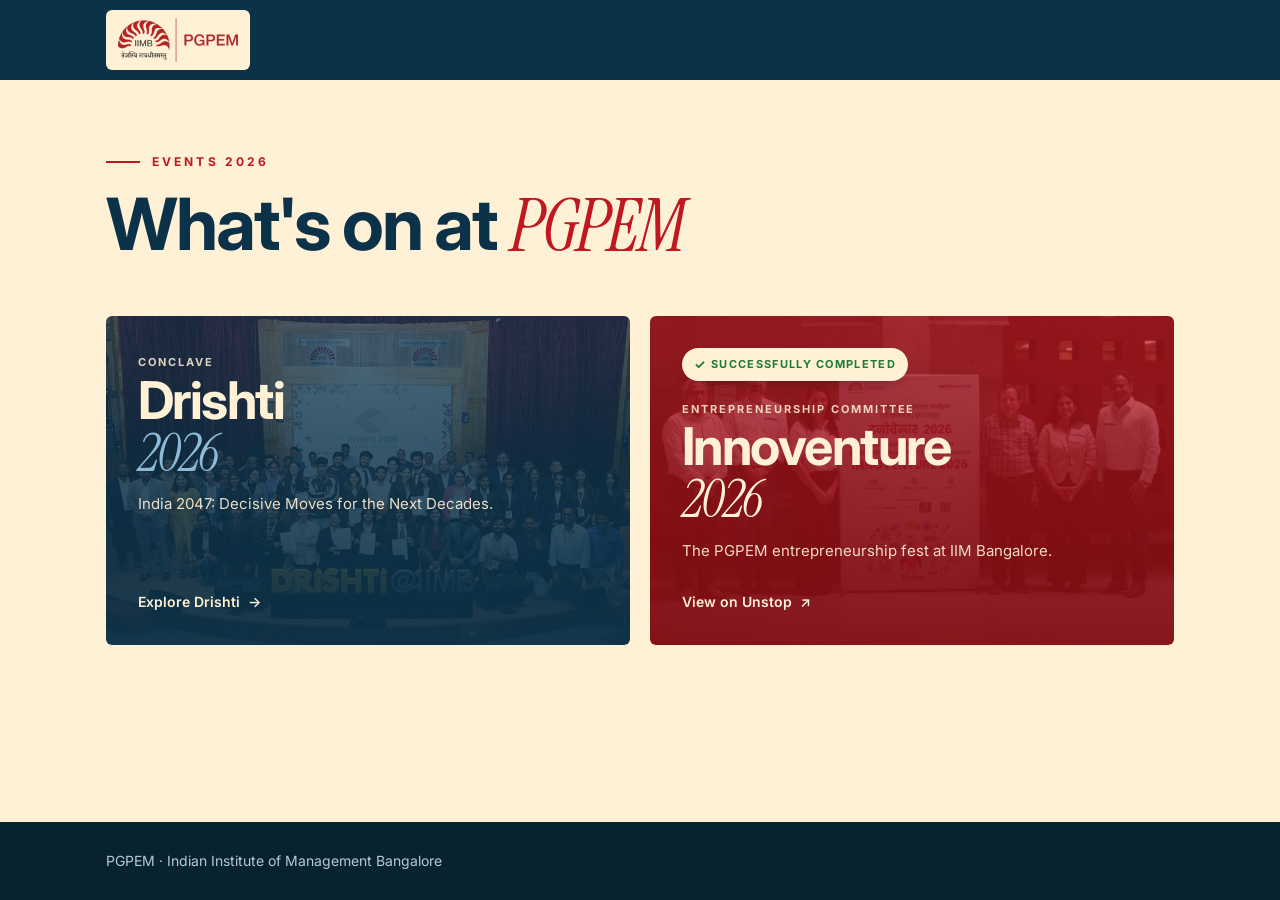
==== index.html @ e7da4bca "Add IIMB PGPEM logo to the landing header, Drishti hero and footers Co-Authored-By: Claude Opus 5.5 " ====
<!DOCTYPE html>
<html lang="en">
<head>
<meta charset="utf-8">
<link rel="icon" href="favicon.ico" sizes="any"><link rel="icon" type="image/png" sizes="32x32" href="images/favicon-32.png"><link rel="apple-touch-icon" href="images/apple-touch-icon.png">
<meta name="viewport" content="width=device-width, initial-scale=1, viewport-fit=cover">
<title>PGPEM Events 2026</title>
<link href="https://fonts.googleapis.com/css2?family=Instrument+Serif:ital@0;1&family=Inter:wght@400;500;600;700&display=swap" rel="stylesheet">
<style>
:root{color-scheme:light;--cream:#fff1d6;--paper:#fff8ea;--red:#c11720;--navy:#0c3249;--navy2:#12425f;--sky:#679cbc;--mu:#4f6a7c}
*{box-sizing:border-box}
body{margin:0;min-height:100vh;background:var(--cream);color:var(--navy);font:16px/1.6 Inter,system-ui,sans-serif;-webkit-font-smoothing:antialiased;display:flex;flex-direction:column}
a{color:inherit;text-decoration:none}
.w{max-width:1100px;margin:0 auto;padding:0 16px;width:100%}
header{background:var(--navy);color:var(--cream)}
header .w{display:flex;align-items:center;padding-top:10px;padding-bottom:10px}
.ilg{display:inline-block;background:var(--cream);padding:8px 12px;border-radius:6px}.ilg img{display:block;height:44px;width:auto}
main{flex:1;padding:72px 0 96px}
.ey{font-size:12px;letter-spacing:.26em;text-transform:uppercase;font-weight:700;color:var(--red);display:flex;align-items:center;gap:12px}
.ey:before{content:"";width:34px;height:2px;background:currentColor}
h1{margin:16px 0 0;font-weight:700;letter-spacing:-.03em;line-height:1.04;font-size:clamp(36px,6vw,72px)}
h1 em{font-family:'Instrument Serif',Georgia,serif;font-weight:400;color:var(--red)}
.grid{display:grid;gap:20px;margin-top:52px;grid-template-columns:repeat(auto-fit,minmax(280px,1fr))}
.card{display:flex;flex-direction:column;justify-content:space-between;min-height:300px;padding:32px;border-radius:6px;transition:transform .3s,box-shadow .3s}
.card:hover,.card:focus-visible{transform:translateY(-6px);box-shadow:0 22px 40px -22px rgba(12,50,73,.6)}
.card:focus-visible{outline:3px solid var(--red);outline-offset:3px}
.card.drishti{color:var(--cream);background:linear-gradient(180deg,rgba(12,50,73,.72),rgba(12,50,73,.94)),url(images/drishti.jpg) center/cover var(--navy)}
.card.innov{color:var(--cream);background:linear-gradient(180deg,rgba(193,23,32,.7),rgba(130,12,18,.94)),url(images/innoventure-2026.jpg) center 35%/cover var(--red)}
.flag{display:inline-flex;margin-bottom:14px;align-items:center;gap:6px;background:var(--cream);color:#1d7a3a;font-size:11px;letter-spacing:.12em;text-transform:uppercase;font-weight:700;padding:6px 12px;border-radius:999px;box-shadow:0 6px 16px -8px rgba(0,0,0,.4)}
.flag:before{content:"✓";font-size:13px;letter-spacing:0}
.card small{font-size:11px;letter-spacing:.18em;text-transform:uppercase;font-weight:700;opacity:.85}
.card h2{margin:0;font-weight:700;letter-spacing:-.03em;line-height:1.02;font-size:clamp(34px,4.4vw,52px)}
.card h2 em{display:block;font-family:'Instrument Serif',Georgia,serif;font-weight:400}
.card.drishti h2 em{color:#8dbad6}
.card p{margin:12px 0 0;font-size:15px;opacity:.9}
.go{margin-top:28px;font-weight:600;font-size:14px;display:inline-flex;gap:8px;align-items:center}
.go span{transition:transform .25s}.card:hover .go span{transform:translateX(4px)}
footer{background:#08222f;color:#b4cada;padding:28px 0;font-size:14px}
@media(prefers-reduced-motion:reduce){.card,.go span{transition:none}}
</style>
</head>
<body>
<header><div class="w"><div class="ilg"><img src="images/iimb-pgpem.png" alt="IIM Bangalore · PGPEM" width="120" height="44"></div></div></header>
<main>
  <div class="w">
    <div class="ey">Events 2026</div>
    <h1>What's on at <em>PGPEM</em></h1>
    <div class="grid">
      <a class="card drishti" href="drishti-2026/index.html">
        <div>
          <small>Conclave</small>
          <h2>Drishti <em>2026</em></h2>
          <p>India 2047: Decisive Moves for the Next Decades.</p>
        </div>
        <div class="go">Explore Drishti <span>→</span></div>
      </a>
      <a class="card innov" href="https://unstop.com/college-fests/innoventure-2026-iim-bangalore-pgpem-indian-institute-of-management-iim-bangalore-513879?lb=useINbTj&amp;utm_medium=Share&amp;utm_source=festival&amp;utm_campaign=Enterpreneurship%20Committee" target="_blank" rel="noopener">
        <div>
          <span class="flag">Successfully completed</span><br>
          <small>Entrepreneurship Committee</small>
          <h2>Innoventure <em>2026</em></h2>
          <p>The PGPEM entrepreneurship fest at IIM Bangalore.</p>
        </div>
        <div class="go">View on Unstop <span>↗</span></div>
      </a>
    </div>
  </div>
</main>
<footer><div class="w">PGPEM · Indian Institute of Management Bangalore</div></footer>
</body>
</html>
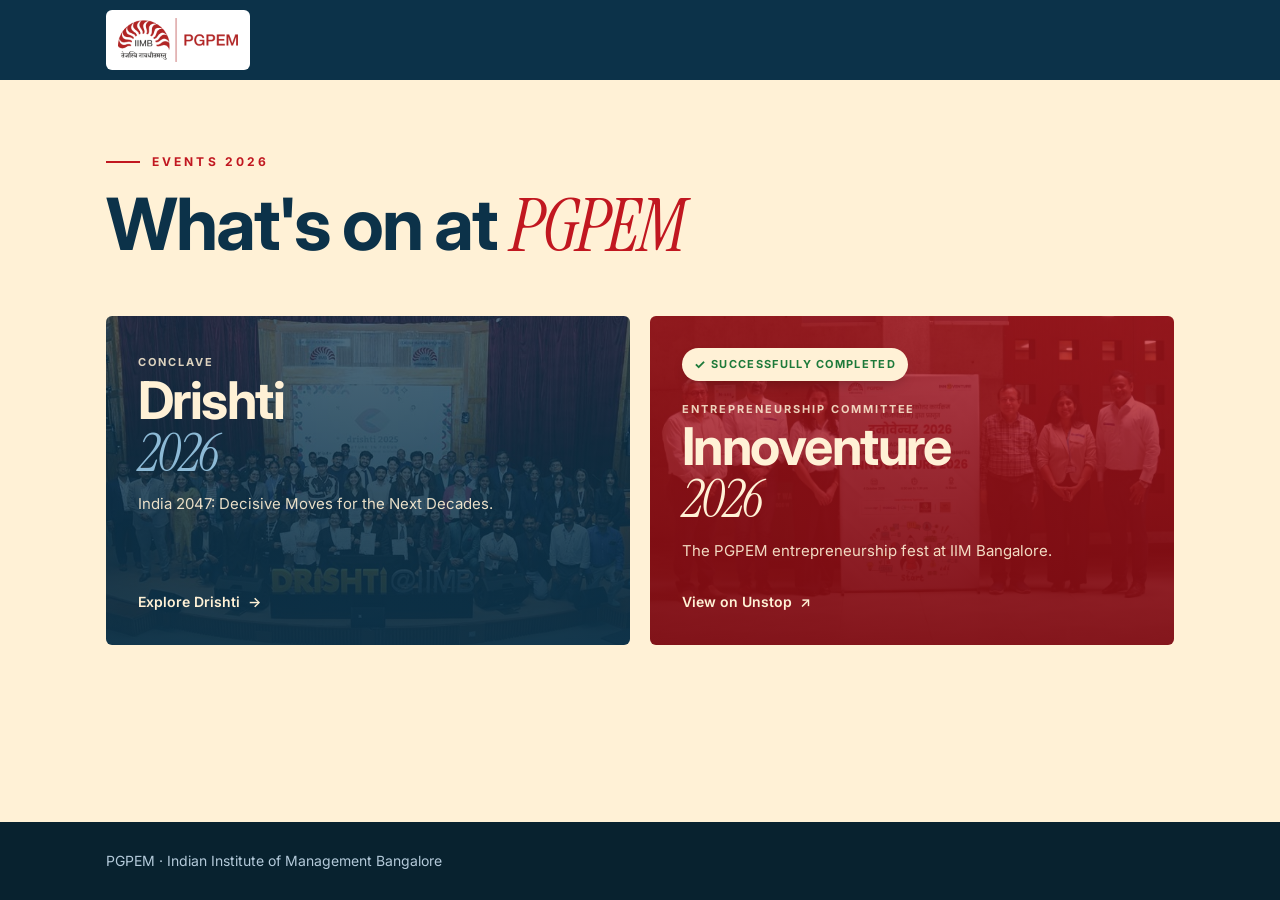
==== commit 7e8fa3de: "Simplify the vision card and put IIMB PGPEM logos on white The share card drops score, rank and year" ====
--- a/index.html
+++ b/index.html
@@ -2,6 +2,16 @@
 <html lang="en">
 <head>
 <meta charset="utf-8">
+<!-- Google tag (gtag.js) -->
+<script async src="https://www.googletagmanager.com/gtag/js?id=G-N02T4JXVV4"></script>
+<script>
+  window.dataLayer = window.dataLayer || [];
+  function gtag(){dataLayer.push(arguments);}
+  gtag('js', new Date());
+
+  gtag('config', 'G-N02T4JXVV4');
+</script>
+<meta name="description" content="Drishti 2026 (13–14 Nov) and Innoventure 2026 from the PGPEM programme at IIM Bangalore."><meta property="og:type" content="website"><meta property="og:site_name" content="PGPEM · IIM Bangalore"><meta property="og:title" content="PGPEM Events 2026 · IIM Bangalore"><meta property="og:description" content="Drishti 2026 (13–14 Nov) and Innoventure 2026 from the PGPEM programme at IIM Bangalore."><meta property="og:url" content="https://pgpem.in/"><meta property="og:image" content="https://pgpem.in/images/og-pgpem.jpg"><meta property="og:image:width" content="1200"><meta property="og:image:height" content="630"><meta property="og:image:alt" content="PGPEM Events 2026 · IIM Bangalore"><meta name="twitter:card" content="summary_large_image"><meta name="twitter:title" content="PGPEM Events 2026 · IIM Bangalore"><meta name="twitter:description" content="Drishti 2026 (13–14 Nov) and Innoventure 2026 from the PGPEM programme at IIM Bangalore."><meta name="twitter:image" content="https://pgpem.in/images/og-pgpem.jpg">
 <link rel="icon" href="favicon.ico" sizes="any"><link rel="icon" type="image/png" sizes="32x32" href="images/favicon-32.png"><link rel="apple-touch-icon" href="images/apple-touch-icon.png">
 <meta name="viewport" content="width=device-width, initial-scale=1, viewport-fit=cover">
 <title>PGPEM Events 2026</title>
@@ -14,7 +24,7 @@
 .w{max-width:1100px;margin:0 auto;padding:0 16px;width:100%}
 header{background:var(--navy);color:var(--cream)}
 header .w{display:flex;align-items:center;padding-top:10px;padding-bottom:10px}
-.ilg{display:inline-block;background:var(--cream);padding:8px 12px;border-radius:6px}.ilg img{display:block;height:44px;width:auto}
+.ilg{display:inline-block;background:#fff;padding:8px 12px;border-radius:6px}.ilg img{display:block;height:44px;width:auto}
 main{flex:1;padding:72px 0 96px}
 .ey{font-size:12px;letter-spacing:.26em;text-transform:uppercase;font-weight:700;color:var(--red);display:flex;align-items:center;gap:12px}
 .ey:before{content:"";width:34px;height:2px;background:currentColor}
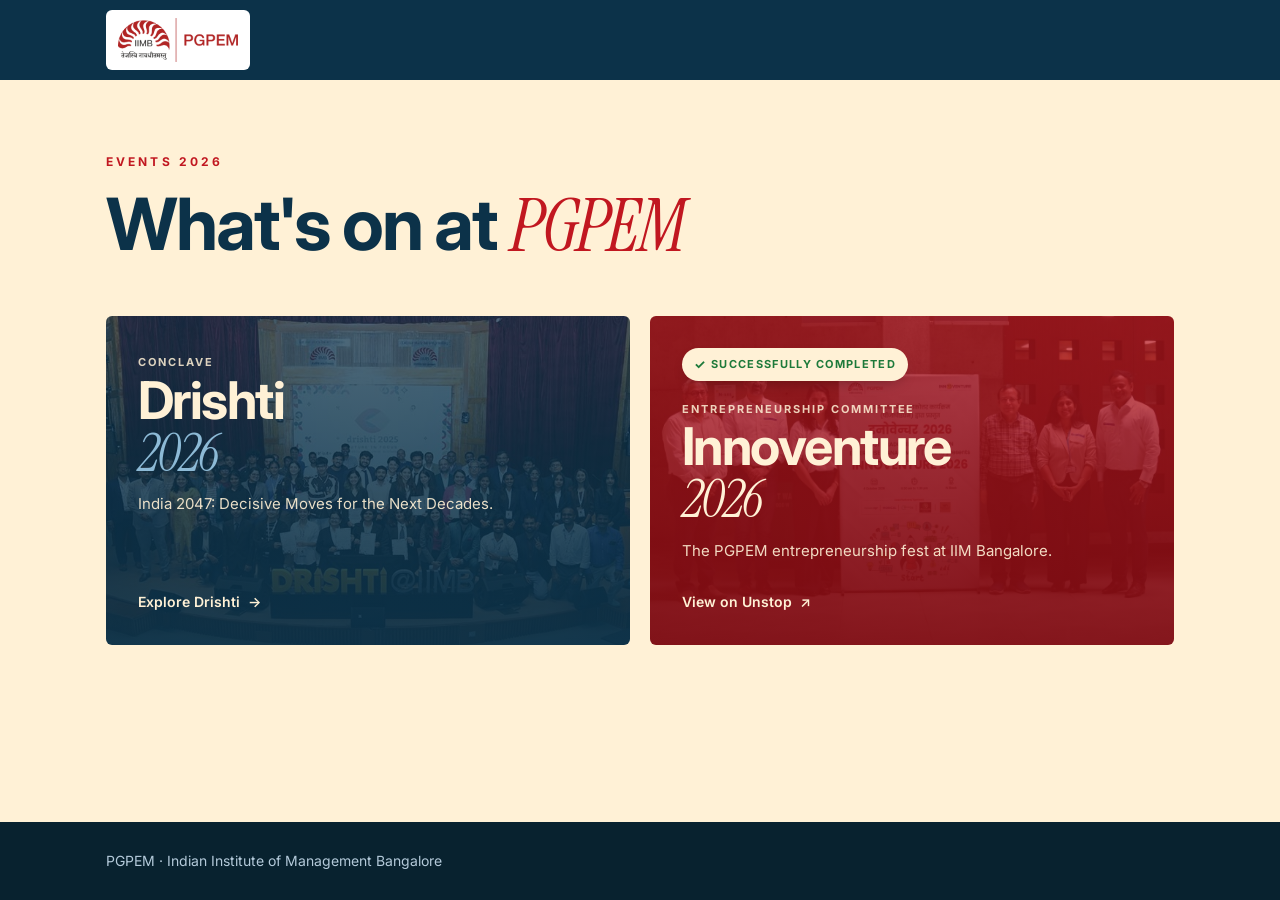
==== commit e7e44852: "Remove the dash-like bars before eyebrow and section labels Co-Authored-By: Claude Opus 5.5 <noreply" ====
--- a/index.html
+++ b/index.html
@@ -11,7 +11,7 @@
 
   gtag('config', 'G-N02T4JXVV4');
 </script>
-<meta name="description" content="Drishti 2026 (13–14 Nov) and Innoventure 2026 from the PGPEM programme at IIM Bangalore."><meta property="og:type" content="website"><meta property="og:site_name" content="PGPEM · IIM Bangalore"><meta property="og:title" content="PGPEM Events 2026 · IIM Bangalore"><meta property="og:description" content="Drishti 2026 (13–14 Nov) and Innoventure 2026 from the PGPEM programme at IIM Bangalore."><meta property="og:url" content="https://pgpem.in/"><meta property="og:image" content="https://pgpem.in/images/og-pgpem.jpg"><meta property="og:image:width" content="1200"><meta property="og:image:height" content="630"><meta property="og:image:alt" content="PGPEM Events 2026 · IIM Bangalore"><meta name="twitter:card" content="summary_large_image"><meta name="twitter:title" content="PGPEM Events 2026 · IIM Bangalore"><meta name="twitter:description" content="Drishti 2026 (13–14 Nov) and Innoventure 2026 from the PGPEM programme at IIM Bangalore."><meta name="twitter:image" content="https://pgpem.in/images/og-pgpem.jpg">
+<meta name="description" content="Drishti 2026 (13-14 Nov) and Innoventure 2026 from the PGPEM programme at IIM Bangalore."><meta property="og:type" content="website"><meta property="og:site_name" content="PGPEM · IIM Bangalore"><meta property="og:title" content="PGPEM Events 2026 · IIM Bangalore"><meta property="og:description" content="Drishti 2026 (13-14 Nov) and Innoventure 2026 from the PGPEM programme at IIM Bangalore."><meta property="og:url" content="https://pgpem.in/"><meta property="og:image" content="https://pgpem.in/images/og-pgpem.jpg"><meta property="og:image:width" content="1200"><meta property="og:image:height" content="630"><meta property="og:image:alt" content="PGPEM Events 2026 · IIM Bangalore"><meta name="twitter:card" content="summary_large_image"><meta name="twitter:title" content="PGPEM Events 2026 · IIM Bangalore"><meta name="twitter:description" content="Drishti 2026 (13-14 Nov) and Innoventure 2026 from the PGPEM programme at IIM Bangalore."><meta name="twitter:image" content="https://pgpem.in/images/og-pgpem.jpg">
 <link rel="icon" href="favicon.ico" sizes="any"><link rel="icon" type="image/png" sizes="32x32" href="images/favicon-32.png"><link rel="apple-touch-icon" href="images/apple-touch-icon.png">
 <meta name="viewport" content="width=device-width, initial-scale=1, viewport-fit=cover">
 <title>PGPEM Events 2026</title>
@@ -27,7 +27,7 @@
 .ilg{display:inline-block;background:#fff;padding:8px 12px;border-radius:6px}.ilg img{display:block;height:44px;width:auto}
 main{flex:1;padding:72px 0 96px}
 .ey{font-size:12px;letter-spacing:.26em;text-transform:uppercase;font-weight:700;color:var(--red);display:flex;align-items:center;gap:12px}
-.ey:before{content:"";width:34px;height:2px;background:currentColor}
+
 h1{margin:16px 0 0;font-weight:700;letter-spacing:-.03em;line-height:1.04;font-size:clamp(36px,6vw,72px)}
 h1 em{font-family:'Instrument Serif',Georgia,serif;font-weight:400;color:var(--red)}
 .grid{display:grid;gap:20px;margin-top:52px;grid-template-columns:repeat(auto-fit,minmax(280px,1fr))}
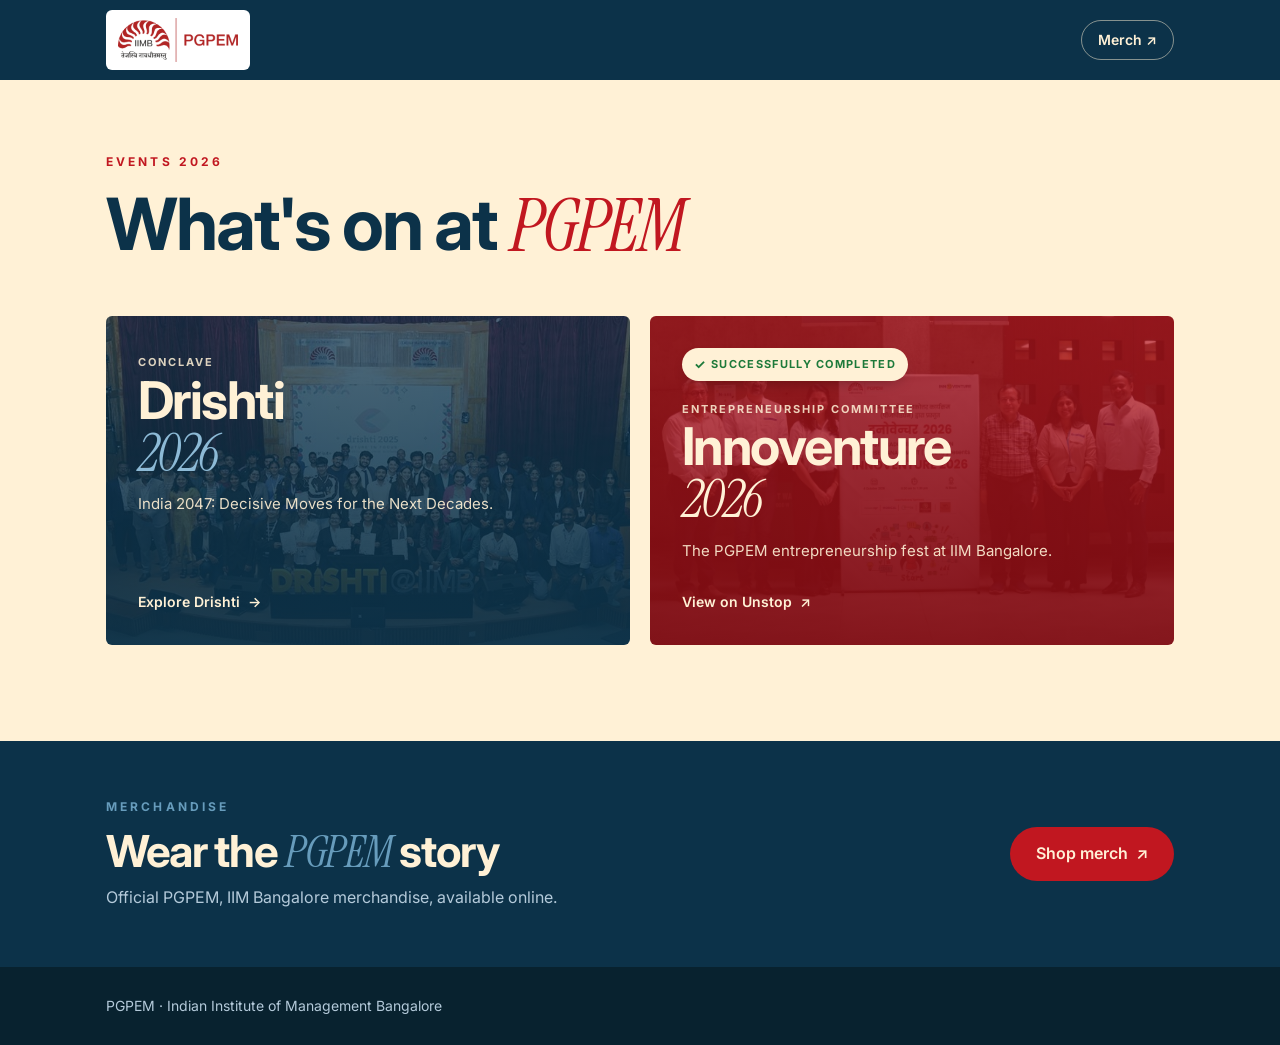
==== commit 1dbb3555: "Link to the PGPEM merch store from the homepage Add a Merch link in the header and a merchandise ban" ====
--- a/index.html
+++ b/index.html
@@ -23,7 +23,8 @@
 a{color:inherit;text-decoration:none}
 .w{max-width:1100px;margin:0 auto;padding:0 16px;width:100%}
 header{background:var(--navy);color:var(--cream)}
-header .w{display:flex;align-items:center;padding-top:10px;padding-bottom:10px}
+header .w{display:flex;align-items:center;justify-content:space-between;gap:16px;padding-top:10px;padding-bottom:10px}
+.hl{font-size:14px;font-weight:600;color:var(--cream);border:1.5px solid rgba(255,241,214,.5);padding:8px 16px;border-radius:999px;transition:background .2s,color .2s,border-color .2s}.hl:hover,.hl:focus-visible{background:var(--cream);color:var(--navy);border-color:var(--cream)}
 .ilg{display:inline-block;background:#fff;padding:8px 12px;border-radius:6px}.ilg img{display:block;height:44px;width:auto}
 main{flex:1;padding:72px 0 96px}
 .ey{font-size:12px;letter-spacing:.26em;text-transform:uppercase;font-weight:700;color:var(--red);display:flex;align-items:center;gap:12px}
@@ -45,12 +46,20 @@
 .card p{margin:12px 0 0;font-size:15px;opacity:.9}
 .go{margin-top:28px;font-weight:600;font-size:14px;display:inline-flex;gap:8px;align-items:center}
 .go span{transition:transform .25s}.card:hover .go span{transform:translateX(4px)}
+.merch{background:var(--navy);color:var(--cream);padding:56px 0}
+.merch .w{display:flex;align-items:center;justify-content:space-between;gap:24px 40px;flex-wrap:wrap}
+.merch .ey{color:var(--sky)}
+.merch h2{margin:12px 0 0;font-weight:700;letter-spacing:-.03em;line-height:1.05;font-size:clamp(28px,4vw,44px)}
+.merch h2 em{font-family:'Instrument Serif',Georgia,serif;font-weight:400;color:var(--sky)}
+.merch p{margin:10px 0 0;color:#b4cada;max-width:520px}
+.btn{display:inline-flex;gap:8px;align-items:center;background:var(--red);color:var(--cream);font-weight:600;padding:14px 26px;border-radius:999px;transition:transform .25s,background .25s}
+.btn:hover,.btn:focus-visible{transform:translateY(-2px);background:#a3121a}.btn:focus-visible{outline:3px solid var(--sky);outline-offset:3px}
 footer{background:#08222f;color:#b4cada;padding:28px 0;font-size:14px}
-@media(prefers-reduced-motion:reduce){.card,.go span{transition:none}}
+@media(prefers-reduced-motion:reduce){.card,.go span,.btn{transition:none}}
 </style>
 </head>
 <body>
-<header><div class="w"><div class="ilg"><img src="images/iimb-pgpem.png" alt="IIM Bangalore · PGPEM" width="120" height="44"></div></div></header>
+<header><div class="w"><div class="ilg"><img src="images/iimb-pgpem.png" alt="IIM Bangalore · PGPEM" width="120" height="44"></div><a class="hl" href="https://merch.pgpem.in/" target="_blank" rel="noopener">Merch ↗</a></div></header>
 <main>
   <div class="w">
     <div class="ey">Events 2026</div>
@@ -76,6 +85,14 @@
     </div>
   </div>
 </main>
+<section class="merch" aria-labelledby="merch-h"><div class="w">
+  <div>
+    <div class="ey">Merchandise</div>
+    <h2 id="merch-h">Wear the <em>PGPEM</em> story</h2>
+    <p>Official PGPEM, IIM Bangalore merchandise, available online.</p>
+  </div>
+  <a class="btn" href="https://merch.pgpem.in/" target="_blank" rel="noopener">Shop merch <span aria-hidden="true">↗</span></a>
+</div></section>
 <footer><div class="w">PGPEM · Indian Institute of Management Bangalore</div></footer>
 </body>
 </html>
